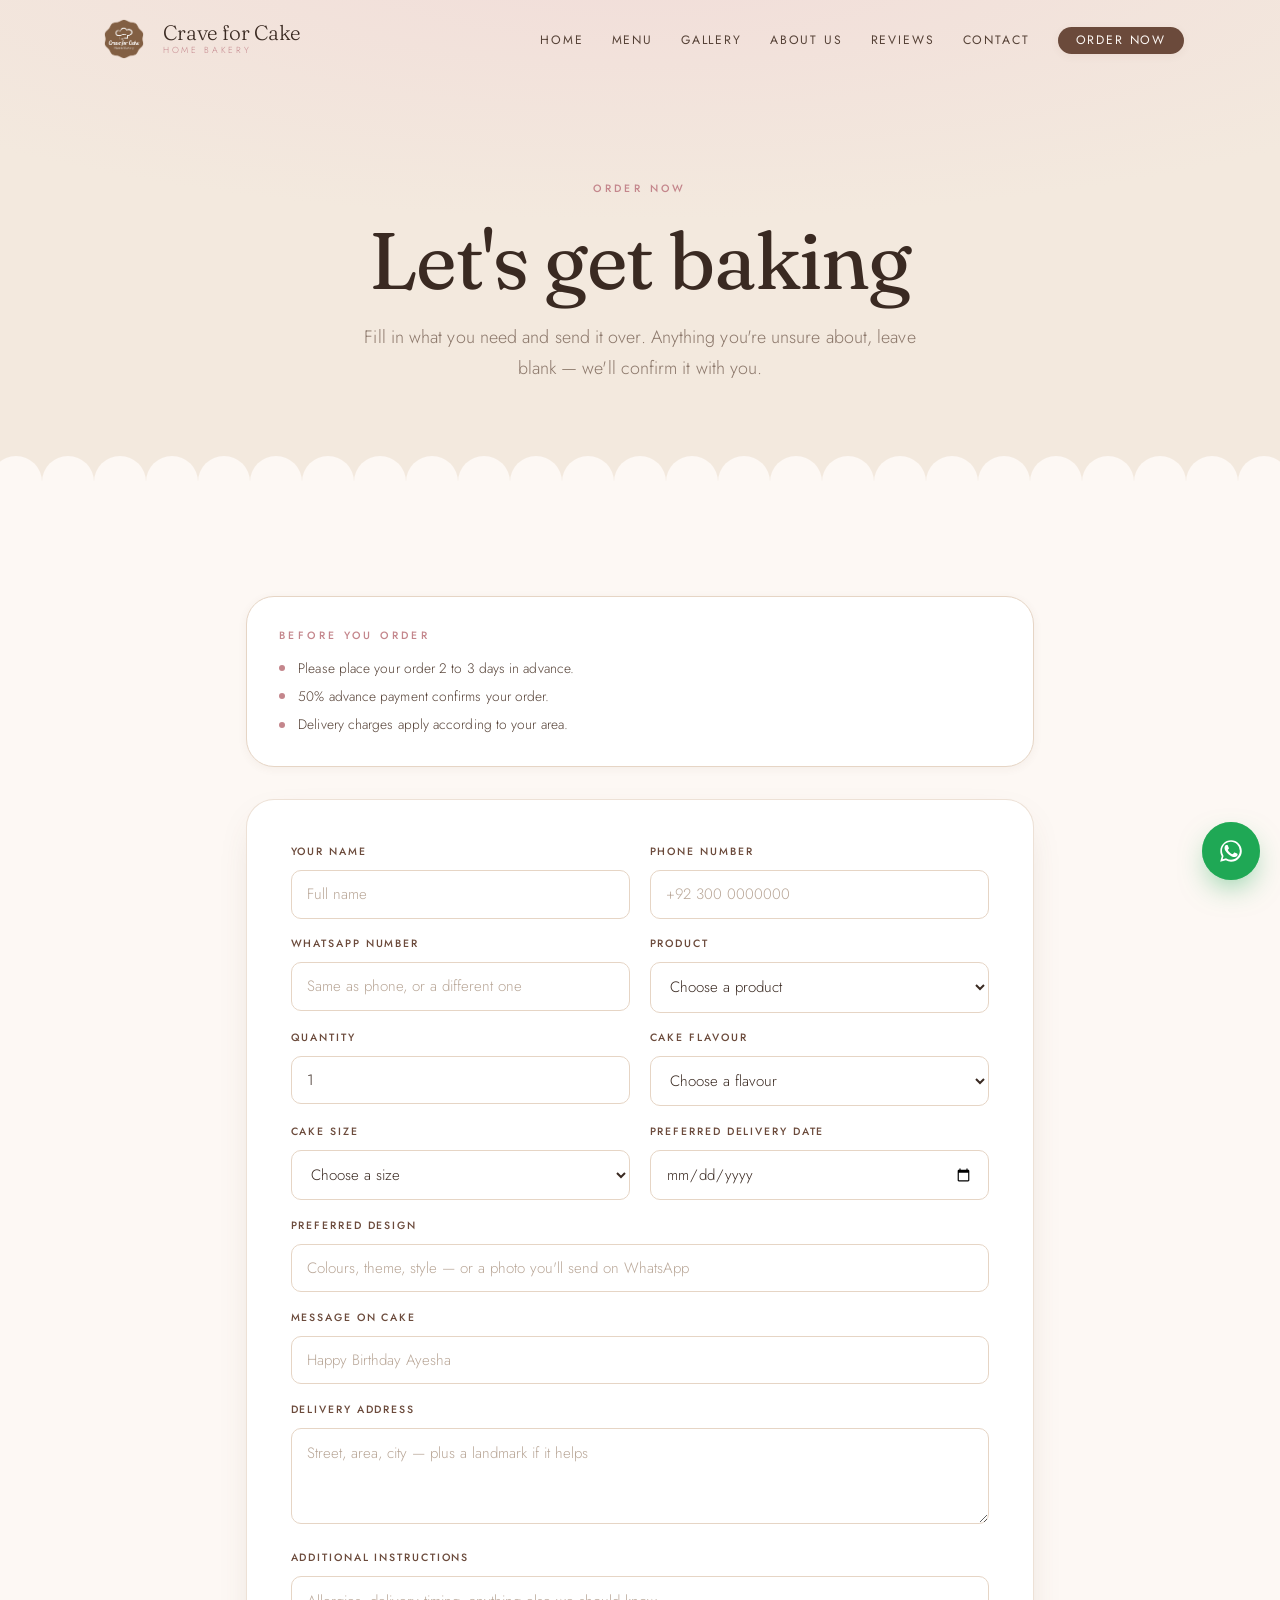
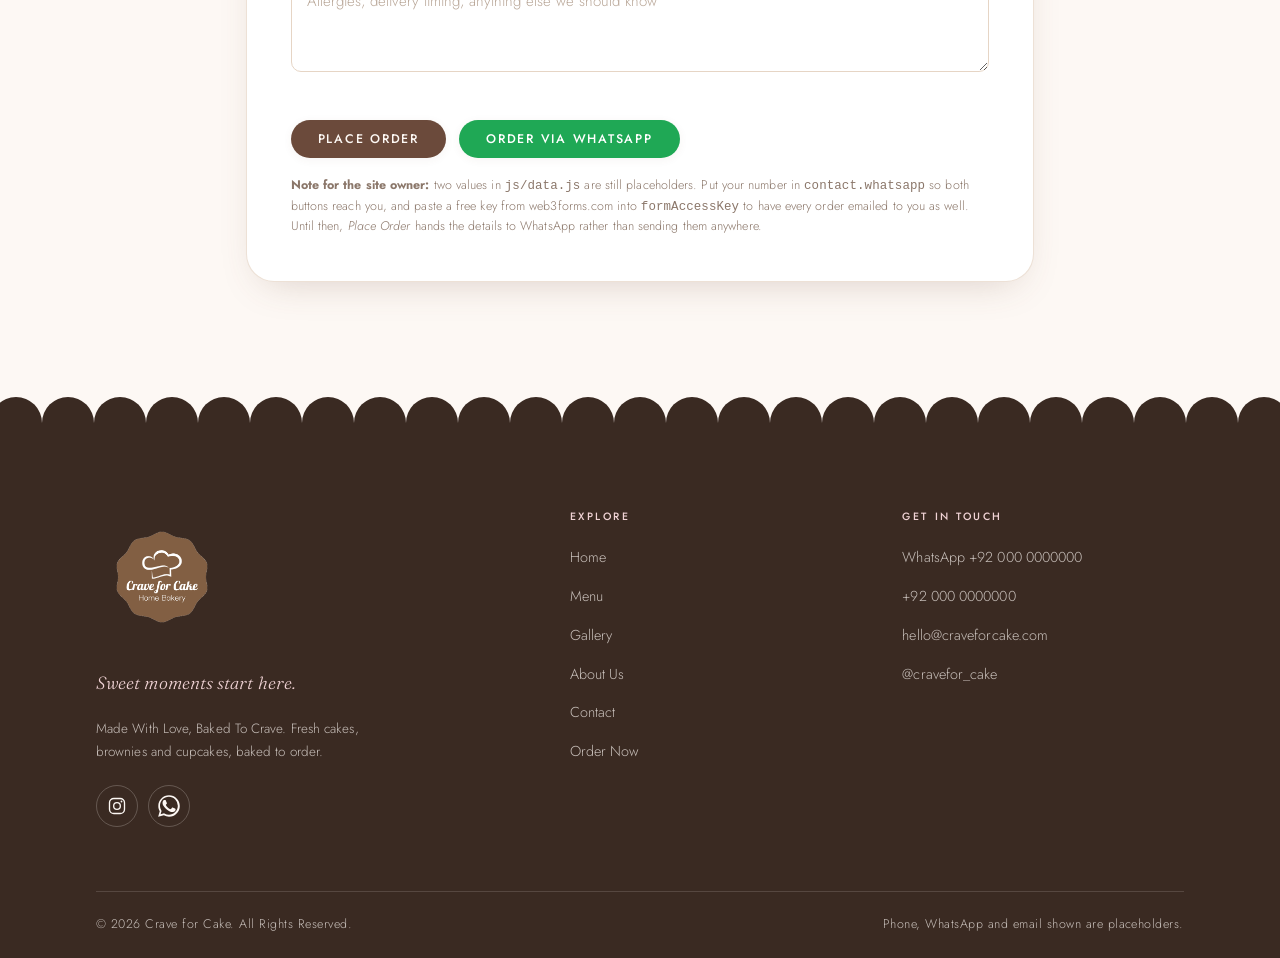
==== order.html @ 642f89c1 "Crave for Cake — bakery website A responsive static site for Crave for Cake (Home Bakery, Karachi): " ====
<!DOCTYPE html>
<html lang="en">
<head>
<meta charset="utf-8">
<meta name="viewport" content="width=device-width, initial-scale=1">
<title>Order Now — Crave for Cake</title>
<meta name="description" content="Place a cake order with Crave for Cake, or send your order straight to WhatsApp.">
<link rel="preconnect" href="https://fonts.googleapis.com">
<link rel="preconnect" href="https://fonts.gstatic.com" crossorigin>
<link href="https://fonts.googleapis.com/css2?family=Fraunces:ital,opsz,wght@0,9..144,300..700;1,9..144,300..700&family=Jost:ital,wght@0,200..600;1,300..500&display=swap" rel="stylesheet">
<link rel="icon" type="image/png" href="assets/images/favicon.png">
<link rel="apple-touch-icon" href="assets/images/logo-mark.png">
<link rel="stylesheet" href="css/style.css">
</head>
<body>

<div id="site-nav"></div>

<header class="pagehead">
  <div class="wrap">
    <span class="eyebrow">Order now</span>
    <h1>Let's get baking</h1>
    <p class="lede">Fill in what you need and send it over. Anything you're unsure about, leave blank — we'll confirm it with you.</p>
  </div>
  <div class="scallop scallop--cream pagehead__scallop" aria-hidden="true"></div>
</header>

<section class="section">
  <div class="wrap" style="max-width:900px">
    <div class="terms-card" id="orderTerms" data-reveal></div>
    <form class="formcard" id="orderForm" novalidate data-reveal>
      <div class="form-grid">

        <div class="field">
          <label for="f-name">Your name</label>
          <input id="f-name" type="text" autocomplete="name" placeholder="Full name" required>
        </div>

        <div class="field">
          <label for="f-phone">Phone number</label>
          <input id="f-phone" type="tel" autocomplete="tel" placeholder="+92 300 0000000">
        </div>

        <div class="field">
          <label for="f-wa">WhatsApp number</label>
          <input id="f-wa" type="tel" placeholder="Same as phone, or a different one">
        </div>

        <div class="field">
          <label for="f-product">Product</label>
          <select id="f-product" required></select>
        </div>

        <div class="field">
          <label for="f-qty">Quantity</label>
          <input id="f-qty" type="number" min="1" max="99" value="1">
        </div>

        <div class="field">
          <label for="f-flavor">Cake flavour</label>
          <select id="f-flavor"></select>
        </div>

        <div class="field">
          <label for="f-size">Cake size</label>
          <select id="f-size"></select>
        </div>

        <div class="field">
          <label for="f-date">Preferred delivery date</label>
          <input id="f-date" type="date">
        </div>

        <div class="field field--full">
          <label for="f-design">Preferred design</label>
          <input id="f-design" type="text" placeholder="Colours, theme, style — or a photo you'll send on WhatsApp">
        </div>

        <div class="field field--full">
          <label for="f-message">Message on cake</label>
          <input id="f-message" type="text" placeholder="Happy Birthday Ayesha">
        </div>

        <div class="field field--full">
          <label for="f-address">Delivery address</label>
          <textarea id="f-address" placeholder="Street, area, city — plus a landmark if it helps"></textarea>
        </div>

        <div class="field field--full">
          <label for="f-notes">Additional instructions</label>
          <textarea id="f-notes" placeholder="Allergies, delivery timing, anything else we should know"></textarea>
        </div>

      </div>

      <div class="form-actions">
        <button class="btn" type="submit" id="orderSubmit">Place Order</button>
        <button class="btn btn--wa" type="button" id="orderWa">Order via WhatsApp</button>
      </div>

      <div class="form-status" id="orderStatus" role="status" aria-live="polite"></div>

      <p class="form-note">
        <strong>Note for the site owner:</strong> two values in <code>js/data.js</code> are still
        placeholders. Put your number in <code>contact.whatsapp</code> so both buttons reach you,
        and paste a free key from <a href="https://web3forms.com" target="_blank" rel="noopener">web3forms.com</a>
        into <code>formAccessKey</code> to have every order emailed to you as well. Until then,
        <em>Place Order</em> hands the details to WhatsApp rather than sending them anywhere.
      </p>
    </form>
  </div>
</section>

<div id="site-footer"></div>

<script src="js/data.js"></script>
<script src="js/main.js"></script>
</body>
</html>
---- css/style.css ----
/* ============================================================================
   Crave for Cake — stylesheet
   Design tokens live in :root. Change a colour once and it changes everywhere.
   ========================================================================== */

:root{
  /* palette */
  --cream:      #FDF8F4;
  --porcelain:  #FFFFFF;
  --beige:      #F3E9DE;
  --sand:       #E6D5C5;
  --blush:      #F0D3D5;
  --blush-deep: #C4868C;
  --cocoa:      #6B4A3B;
  --espresso:   #3A2A22;
  --ink:        #554136;
  --muted:      #8B776A;

  /* type */
  --display: "Fraunces", "Lora", Georgia, "Times New Roman", serif;
  --body:    "Jost", "Poppins", "Helvetica Neue", Arial, sans-serif;

  /* shape */
  --r-sm: 10px;
  --r-md: 18px;
  --r-lg: 28px;
  --r-xl: 40px;

  --shadow-s: 0 2px 10px rgba(107,74,59,.06);
  --shadow-m: 0 14px 40px -18px rgba(107,74,59,.28);
  --shadow-l: 0 30px 70px -30px rgba(107,74,59,.38);

  --ease: cubic-bezier(.22,.61,.36,1);
  --nav-h: 78px;

  --wrap: 1200px;
  --gutter: clamp(20px, 5vw, 56px);
  --section-y: clamp(72px, 9vw, 132px);
}

/* ------------------------------------------------------------------ reset */
*,*::before,*::after{ box-sizing:border-box; }
html{ scroll-behavior:smooth; -webkit-text-size-adjust:100%; }
body{
  margin:0;
  background:var(--cream);
  color:var(--ink);
  font-family:var(--body);
  font-size:16.5px;
  font-weight:300;
  line-height:1.75;
  letter-spacing:.005em;
  overflow-x:hidden;
}
img{ max-width:100%; display:block; }
a{ color:inherit; text-decoration:none; }
button{ font:inherit; color:inherit; cursor:pointer; }
ul{ margin:0; padding:0; list-style:none; }

:focus-visible{
  outline:2px solid var(--blush-deep);
  outline-offset:3px;
  border-radius:4px;
}

/* ------------------------------------------------------------- typography */
h1,h2,h3,h4{
  font-family:var(--display);
  color:var(--espresso);
  font-weight:400;
  line-height:1.12;
  letter-spacing:-.015em;
  margin:0;
  font-variation-settings:"SOFT" 30, "WONK" 1, "opsz" 40;
}
h1{ font-size:clamp(2.6rem, 6.4vw, 5rem); }
h2{ font-size:clamp(2rem, 4.2vw, 3.2rem); }
h3{ font-size:clamp(1.25rem, 2vw, 1.6rem); }
p{ margin:0 0 1.1em; }
p:last-child{ margin-bottom:0; }

.eyebrow{
  font-size:.66rem;
  letter-spacing:.32em;
  text-transform:uppercase;
  font-weight:500;
  color:var(--blush-deep);
  display:block;
  margin-bottom:1.1rem;
}
.lede{
  font-size:clamp(1rem,1.5vw,1.12rem);
  color:var(--muted);
  max-width:56ch;
}

/* ---------------------------------------------------------------- layout */
.wrap{
  width:100%;
  max-width:var(--wrap);
  margin-inline:auto;
  padding-inline:var(--gutter);
}
.section{ padding-block:var(--section-y); position:relative; }
.section--tint{ background:var(--beige); }
.section--soft{ background:linear-gradient(180deg,var(--cream),#FBF1EA); }

.section-head{ margin-bottom:clamp(36px,5vw,60px); }
.section-head--center{ text-align:center; }
.section-head--center .lede{ margin-inline:auto; }
.section-head p{ margin-top:1rem; }

/* --------------------------------------------- SIGNATURE: piped scallops */
/* A repeating buttercream scallop, the way icing is piped along a cake edge.
   Used as the divider between sections and along the base of the hero.      */
.scallop{
  height:26px;
  width:100%;
  display:block;
  background-repeat:repeat-x;
  background-size:52px 26px;
  background-position:center top;
}
.scallop--cream{
  background-image:url("data:image/svg+xml,%3Csvg xmlns='http://www.w3.org/2000/svg' width='52' height='26' viewBox='0 0 52 26'%3E%3Cpath d='M0 26 A26 26 0 0 1 52 26 Z' fill='%23FDF8F4'/%3E%3C/svg%3E");
}
.scallop--beige{
  background-image:url("data:image/svg+xml,%3Csvg xmlns='http://www.w3.org/2000/svg' width='52' height='26' viewBox='0 0 52 26'%3E%3Cpath d='M0 26 A26 26 0 0 1 52 26 Z' fill='%23F3E9DE'/%3E%3C/svg%3E");
}
.scallop--espresso{
  background-image:url("data:image/svg+xml,%3Csvg xmlns='http://www.w3.org/2000/svg' width='52' height='26' viewBox='0 0 52 26'%3E%3Cpath d='M0 26 A26 26 0 0 1 52 26 Z' fill='%233A2A22'/%3E%3C/svg%3E");
}
.scallop--flip{ transform:rotate(180deg); }

/* small decorative rule */
.rule{
  width:64px; height:1px;
  background:var(--sand);
  margin:1.4rem 0;
}
.section-head--center .rule{ margin-inline:auto; }

/* --------------------------------------------------------------- buttons */
.btn{
  --btn-bg:var(--cocoa);
  --btn-fg:var(--cream);
  display:inline-flex;
  align-items:center;
  justify-content:center;
  gap:.6em;
  padding:.95em 2.1em;
  border:1px solid transparent;
  border-radius:999px;
  background:var(--btn-bg);
  color:var(--btn-fg);
  font-family:var(--body);
  font-size:.78rem;
  font-weight:500;
  letter-spacing:.14em;
  text-transform:uppercase;
  line-height:1;
  position:relative;
  overflow:hidden;
  transition:transform .45s var(--ease), box-shadow .45s var(--ease), background .3s, color .3s, border-color .3s;
  box-shadow:var(--shadow-s);
}
.btn::after{
  content:"";
  position:absolute; inset:0;
  background:linear-gradient(120deg,transparent 20%,rgba(255,255,255,.22),transparent 80%);
  transform:translateX(-110%);
  transition:transform .7s var(--ease);
}
.btn:hover{ transform:translateY(-3px); box-shadow:var(--shadow-m); }
.btn:hover::after{ transform:translateX(110%); }
.btn:active{ transform:translateY(-1px); }

.btn--ghost{
  --btn-bg:transparent;
  --btn-fg:var(--espresso);
  border-color:var(--sand);
}
.btn--ghost:hover{ background:var(--porcelain); border-color:var(--cocoa); }

.btn--blush{ --btn-bg:var(--blush-deep); --btn-fg:#fff; }
.btn--light{ --btn-bg:var(--porcelain); --btn-fg:var(--espresso); }
.btn--wa{ --btn-bg:#1FA855; --btn-fg:#fff; }
.btn--sm{ padding:.72em 1.4em; font-size:.68rem; }
.btn--block{ width:100%; }

/* text link with animated underline */
.link-u{
  position:relative;
  font-size:.74rem; letter-spacing:.18em; text-transform:uppercase; font-weight:500;
  color:var(--cocoa);
}
.link-u::after{
  content:""; position:absolute; left:0; bottom:-5px; height:1px; width:100%;
  background:var(--cocoa); transform:scaleX(0); transform-origin:right;
  transition:transform .45s var(--ease);
}
.link-u:hover::after{ transform:scaleX(1); transform-origin:left; }

/* ------------------------------------------------------------- top nav */
.nav{
  position:fixed;
  inset:0 0 auto 0;
  z-index:1000;
  height:var(--nav-h);
  display:flex;
  align-items:center;
  background:rgba(253,248,244,0);
  transition:background .45s var(--ease), box-shadow .45s var(--ease), height .45s var(--ease);
}
.nav.is-stuck{
  background:rgba(253,248,244,.92);
  backdrop-filter:blur(14px);
  -webkit-backdrop-filter:blur(14px);
  box-shadow:0 1px 0 rgba(107,74,59,.10);
  height:68px;
}
.nav__inner{
  width:100%; max-width:var(--wrap);
  margin-inline:auto; padding-inline:var(--gutter);
  display:flex; align-items:center; justify-content:space-between; gap:2rem;
}
.brand{ display:flex; align-items:center; gap:.7rem; }
.brand__mark{
  width:34px; height:34px; flex:none;
  color:var(--blush-deep);
  transition:transform .6s var(--ease);
}
.brand:hover .brand__mark{ transform:rotate(-8deg) scale(1.06); }

/* the full badge logo in the navbar (assets/images/logo.png) */
.brand__logo{
  width:56px; height:56px; flex:none;
  object-fit:contain;
  transition:transform .6s var(--ease), width .45s var(--ease), height .45s var(--ease);
}
.brand:hover .brand__logo{ transform:rotate(-7deg) scale(1.06); }
.is-stuck .brand__logo{ width:48px; height:48px; }

/* the brand name set beside the badge */
.brand__words{ display:flex; flex-direction:column; gap:.18rem; }
.brand__name{
  font-family:var(--display);
  font-size:1.3rem;
  letter-spacing:-.01em;
  color:var(--espresso);
  line-height:1;
  font-variation-settings:"SOFT" 40,"WONK" 1;
}
.brand__name em{ font-style:italic; color:var(--blush-deep); }
.brand__sub{
  font-family:var(--body);
  font-size:.55rem;
  letter-spacing:.3em;
  text-transform:uppercase;
  color:var(--blush-deep);
  line-height:1;
}

/* the full badge logo in the footer (assets/images/logo.png) */
.brand--footer{ display:inline-block; }
.brand__badge{
  width:132px; height:132px;
  object-fit:contain;
  transition:transform .6s var(--ease);
}
.brand--footer:hover .brand__badge{ transform:scale(1.04) rotate(-3deg); }

.nav__links{ display:flex; align-items:center; gap:clamp(1rem,2.2vw,2.1rem); }
.nav__links a{
  position:relative;
  font-size:.76rem;
  letter-spacing:.15em;
  text-transform:uppercase;
  font-weight:400;
  color:var(--ink);
  padding-block:.4rem;
  transition:color .3s;
}
.nav__links a::after{
  content:""; position:absolute; left:0; right:0; bottom:0; height:1px;
  background:var(--blush-deep);
  transform:scaleX(0); transform-origin:center;
  transition:transform .4s var(--ease);
}
.nav__links a:hover{ color:var(--espresso); }
.nav__links a:hover::after,
.nav__links a.is-active::after{ transform:scaleX(1); }
.nav__links a.is-active{ color:var(--espresso); }
.nav__links .btn{ color:var(--cream); }
.nav__links .btn::after{ display:none; }

.nav__toggle{
  display:none;
  width:44px; height:44px;
  border:1px solid var(--sand);
  border-radius:50%;
  background:rgba(255,255,255,.6);
  align-items:center; justify-content:center;
  flex-direction:column; gap:5px;
  transition:background .3s,border-color .3s;
}
.nav__toggle span{
  display:block; width:17px; height:1.5px; background:var(--espresso); border-radius:2px;
  transition:transform .4s var(--ease), opacity .25s;
}
.nav__toggle[aria-expanded="true"] span:nth-child(1){ transform:translateY(6.5px) rotate(45deg); }
.nav__toggle[aria-expanded="true"] span:nth-child(2){ opacity:0; }
.nav__toggle[aria-expanded="true"] span:nth-child(3){ transform:translateY(-6.5px) rotate(-45deg); }

/* mobile drawer */
.drawer{
  position:fixed; inset:0; z-index:999;
  background:var(--cream);
  padding:calc(var(--nav-h) + 24px) var(--gutter) 40px;
  display:flex; flex-direction:column; gap:.2rem;
  transform:translateY(-100%);
  transition:transform .55s var(--ease);
  overflow-y:auto;
}
.drawer.is-open{ transform:translateY(0); }
.drawer a{
  font-family:var(--display);
  font-size:1.75rem;
  color:var(--espresso);
  padding-block:.62rem;
  border-bottom:1px solid rgba(230,213,197,.7);
  opacity:0; transform:translateY(14px);
  transition:opacity .4s var(--ease), transform .4s var(--ease), color .3s;
}
.drawer.is-open a{ opacity:1; transform:none; }
.drawer a:hover{ color:var(--blush-deep); }
.drawer .btn{ margin-top:1.6rem; font-family:var(--body); font-size:.78rem; border-bottom:0; color:var(--cream); }
.drawer__foot{
  margin-top:auto; padding-top:2rem;
  font-size:.78rem; color:var(--muted); letter-spacing:.04em;
}

/* ---------------------------------------------------------------- hero */
.hero{
  position:relative;
  min-height:min(100svh, 860px);
  display:flex; align-items:center;
  padding-top:var(--nav-h);
  overflow:hidden;
  background:var(--beige);
}
.hero__media{ position:absolute; inset:0; }
.hero__media img{
  width:100%; height:100%; object-fit:cover;
  transform:scale(1.08);
  animation:heroZoom 14s var(--ease) forwards;
}
@keyframes heroZoom{ to{ transform:scale(1); } }
.hero__veil{
  position:absolute; inset:0;
  background:
    radial-gradient(75% 85% at 82% 42%, rgba(240,211,213,.42), transparent 62%),
    linear-gradient(100deg, rgba(253,248,244,.93) 0%, rgba(253,248,244,.78) 34%, rgba(253,248,244,.22) 62%, rgba(253,248,244,0) 100%);
}
.hero__inner{ position:relative; z-index:2; width:100%; }
.hero__copy{ max-width:640px; }
.hero h1{ margin-bottom:1.4rem; }
.hero h1 em{
  font-style:italic;
  color:var(--blush-deep);
  font-variation-settings:"SOFT" 80,"WONK" 1;
}
.hero__text{ font-size:clamp(1.02rem,1.6vw,1.18rem); color:var(--ink); max-width:44ch; margin-bottom:2.3rem; }
.hero__cta{ display:flex; flex-wrap:wrap; gap:.85rem; }
.hero__scallop{
  position:absolute; left:0; right:0; bottom:-1px; z-index:3;
  height:26px;
}

/* ------------------------------------------------- recently baked strip */
.strip-section{ padding-block:var(--section-y); overflow:hidden; }
.strip{
  overflow:hidden;
  -webkit-mask-image:linear-gradient(90deg,transparent,#000 7%,#000 93%,transparent);
          mask-image:linear-gradient(90deg,transparent,#000 7%,#000 93%,transparent);
}
.strip__track{
  display:flex;
  gap:clamp(14px,1.6vw,22px);
  width:max-content;
  animation:stripRun 64s linear infinite;
}
.strip:hover .strip__track{ animation-play-state:paused; }
.strip__item{
  flex:none;
  width:clamp(176px,21vw,262px);
  aspect-ratio:4/5;
  border-radius:var(--r-lg);
  overflow:hidden;
  box-shadow:var(--shadow-s);
  background:var(--beige);
  display:block;
  transition:box-shadow .5s var(--ease);
}
.strip__item:hover{ box-shadow:var(--shadow-m); }
.strip__item img{
  width:100%; height:100%; object-fit:cover;
  transition:transform .9s var(--ease);
}
.strip__item:hover img{ transform:scale(1.07); }
@keyframes stripRun{ to{ transform:translateX(-50%); } }

@media (prefers-reduced-motion:reduce){
  .strip__track{ animation:none; }
  .strip{ overflow-x:auto; -webkit-mask-image:none; mask-image:none; }
}
/* staged entrance */
.hero .stagger{ opacity:0; transform:translateY(22px); animation:riseIn .9s var(--ease) forwards; }
.hero .stagger:nth-child(1){ animation-delay:.12s; }
.hero .stagger:nth-child(2){ animation-delay:.26s; }
.hero .stagger:nth-child(3){ animation-delay:.40s; }
.hero .stagger:nth-child(4){ animation-delay:.54s; }
@keyframes riseIn{ to{ opacity:1; transform:none; } }

/* page banner (inner pages) */
.pagehead{
  position:relative;
  padding:calc(var(--nav-h) + clamp(56px,8vw,104px)) 0 clamp(56px,8vw,96px);
  background:var(--beige);
  text-align:center;
  overflow:hidden;
}
.pagehead::before{
  content:""; position:absolute; inset:0;
  background:radial-gradient(120% 90% at 50% -10%, rgba(240,211,213,.55), transparent 62%);
}
.pagehead .wrap{ position:relative; z-index:2; }
.pagehead .lede{ margin-inline:auto; margin-top:1rem; }
.pagehead__scallop{ position:absolute; left:0; right:0; bottom:-1px; z-index:3; }

/* --------------------------------------------------------- product cards */
.grid{ display:grid; gap:clamp(20px,2.4vw,30px); }
.grid--3{ grid-template-columns:repeat(auto-fill,minmax(290px,1fr)); }
.grid--4{ grid-template-columns:repeat(auto-fill,minmax(240px,1fr)); }

.card{
  background:var(--porcelain);
  border-radius:var(--r-lg);
  overflow:hidden;
  display:flex; flex-direction:column;
  box-shadow:var(--shadow-s);
  border:1px solid rgba(230,213,197,.6);
  transition:transform .5s var(--ease), box-shadow .5s var(--ease);
}
.card:hover{ transform:translateY(-7px); box-shadow:var(--shadow-m); }

.card__media{
  position:relative;
  aspect-ratio:1/1;         /* product images are square — keep them square */
  overflow:hidden;
  background:var(--beige);
}
.card__media img{
  width:100%; height:100%; object-fit:cover;
  transition:transform .9s var(--ease);
}
.card:hover .card__media img{ transform:scale(1.07); }
.card__media::after{
  content:""; position:absolute; inset:0;
  background:linear-gradient(180deg,transparent 55%,rgba(58,42,34,.22));
  opacity:0; transition:opacity .5s var(--ease);
}
.card:hover .card__media::after{ opacity:1; }

.card__tag{
  position:absolute; top:14px; left:14px; z-index:2;
  background:rgba(253,248,244,.94);
  color:var(--cocoa);
  font-size:.6rem; letter-spacing:.18em; text-transform:uppercase; font-weight:500;
  padding:.5em 1em; border-radius:999px;
  box-shadow:var(--shadow-s);
}
.card__peek{
  position:absolute; z-index:2; left:50%; bottom:16px;
  transform:translate(-50%,14px);
  opacity:0;
  transition:opacity .4s var(--ease), transform .4s var(--ease);
  background:rgba(253,248,244,.96);
  color:var(--espresso);
  border:0;
  font-size:.64rem; letter-spacing:.16em; text-transform:uppercase; font-weight:500;
  padding:.75em 1.4em; border-radius:999px;
  white-space:nowrap;
  box-shadow:var(--shadow-m);
}
.card:hover .card__peek,
.card:focus-within .card__peek{ opacity:1; transform:translate(-50%,0); }

.card__body{ padding:22px 22px 24px; display:flex; flex-direction:column; flex:1; }
.card__title{ font-size:1.22rem; margin-bottom:.45rem; }
.card__text{ font-size:.88rem; color:var(--muted); line-height:1.62; margin-bottom:1.1rem; }
.card__foot{
  margin-top:auto;
  display:flex; align-items:center; justify-content:space-between; gap:1rem;
  padding-top:14px;
  border-top:1px solid rgba(230,213,197,.75);
}
.price{
  font-family:var(--display);
  font-size:1.12rem;
  color:var(--espresso);
  white-space:nowrap;
}
.price small{
  display:block;
  font-family:var(--body);
  font-size:.58rem; letter-spacing:.16em; text-transform:uppercase;
  color:var(--blush-deep); font-weight:500;
}
.price__ask{ font-size:.95em; font-style:italic; color:var(--blush-deep); }

/* ordering rules — contact page info block and above the order form */
.terms{ margin:.4rem 0 0; padding:0; list-style:none; }
.terms li{
  position:relative;
  padding-left:1.2rem;
  font-size:.86rem;
  line-height:1.65;
  color:var(--ink);
}
.terms li + li{ margin-top:.35rem; }
.terms li::before{
  content:"";
  position:absolute; left:0; top:.62em;
  width:6px; height:6px; border-radius:50%;
  background:var(--blush-deep);
}
.terms-card{
  background:var(--porcelain);
  border:1px solid var(--sand);
  border-radius:var(--r-lg);
  padding:clamp(22px,2.6vw,30px) clamp(22px,2.6vw,32px);
  margin-bottom:clamp(22px,2.6vw,32px);
  box-shadow:var(--shadow-s);
}
.terms-card .eyebrow{ margin-bottom:.7rem; }

/* the note printed on the menu card: 1 pound prices, custom charges differ */
.menu-note{
  display:flex; align-items:center; justify-content:center; gap:.6rem;
  max-width:640px;
  margin:0 auto clamp(26px,3vw,38px);
  padding:.85rem 1.4rem;
  background:var(--porcelain);
  border:1px solid var(--sand);
  border-radius:999px;
  font-size:.8rem;
  letter-spacing:.02em;
  color:var(--ink);
  text-align:center;
  box-shadow:var(--shadow-s);
}
.menu-note span{ color:var(--blush-deep); font-size:.75rem; }
@media (max-width:560px){
  .menu-note{ border-radius:var(--r-md); padding:.8rem 1rem; font-size:.76rem; }
}

/* ------------------------------------------------------------- features */
.feature{
  text-align:center;
  padding:clamp(28px,3vw,40px) 24px;
  background:var(--porcelain);
  border-radius:var(--r-lg);
  border:1px solid rgba(230,213,197,.6);
  transition:transform .5s var(--ease), box-shadow .5s var(--ease), background .5s;
}
.feature:hover{ transform:translateY(-6px); box-shadow:var(--shadow-m); }
.feature__icon{
  width:62px; height:62px; margin:0 auto 1.2rem;
  display:grid; place-items:center;
  font-size:1.5rem;
  border-radius:50%;
  background:linear-gradient(150deg,var(--blush),var(--beige));
  transition:transform .6s var(--ease);
}
.feature:hover .feature__icon{ transform:rotate(-6deg) scale(1.07); }
.feature h3{ font-size:1.16rem; margin-bottom:.5rem; }
.feature p{ font-size:.87rem; color:var(--muted); line-height:1.65; }

/* ------------------------------------------------------------ occasions */
.occasions{
  display:grid;
  gap:clamp(14px,1.6vw,20px);
  grid-template-columns:repeat(auto-fit,minmax(190px,1fr));
}
.occ{
  position:relative;
  aspect-ratio:4/5;                 /* occasion images are 4:5 */
  border-radius:var(--r-lg);
  overflow:hidden;
  display:flex; align-items:flex-end;
  box-shadow:var(--shadow-s);
  transition:transform .55s var(--ease), box-shadow .55s var(--ease);
}
.occ:hover{ transform:translateY(-8px); box-shadow:var(--shadow-l); }
.occ img{
  position:absolute; inset:0; width:100%; height:100%; object-fit:cover;
  transition:transform 1s var(--ease);
}
.occ:hover img{ transform:scale(1.08); }
.occ__grad{
  position:absolute; inset:0;
  background:linear-gradient(180deg,rgba(58,42,34,0) 38%,rgba(58,42,34,.72));
}
.occ__body{ position:relative; z-index:2; padding:22px; color:#fff; }
.occ__body h3{ color:#fff; font-size:1.2rem; }
.occ__body p{
  font-size:.8rem; color:rgba(255,255,255,.86); margin-top:.35rem;
  max-height:0; opacity:0; overflow:hidden;
  transition:max-height .5s var(--ease), opacity .4s var(--ease);
}
.occ:hover .occ__body p,
.occ:focus-within .occ__body p{ max-height:80px; opacity:1; }

/* -------------------------------------------------------------- reviews */
.notice{
  display:flex; align-items:flex-start; gap:.75rem;
  max-width:640px; margin:0 auto clamp(30px,4vw,46px);
  padding:14px 20px;
  background:rgba(240,211,213,.34);
  border:1px dashed var(--blush-deep);
  border-radius:var(--r-md);
  font-size:.8rem; line-height:1.6; color:var(--cocoa);
  text-align:left;
}
.notice strong{ font-weight:500; }

.reviews{
  display:grid; gap:clamp(18px,2vw,26px);
  grid-template-columns:repeat(auto-fit,minmax(270px,1fr));
}
.review{
  position:relative;
  background:var(--porcelain);
  border:1px solid rgba(230,213,197,.7);
  border-radius:var(--r-lg);
  padding:34px 26px 26px;
  transition:transform .5s var(--ease), box-shadow .5s var(--ease);
}
.review:hover{ transform:translateY(-6px); box-shadow:var(--shadow-m); }
.review::before{
  content:"”";
  position:absolute; top:2px; left:22px;
  font-family:var(--display); font-size:4.2rem; line-height:1;
  color:var(--blush); pointer-events:none;
}
.review__stars{ color:var(--blush-deep); letter-spacing:.16em; font-size:.82rem; margin-bottom:.9rem; }
.review__text{ font-size:.92rem; line-height:1.72; color:var(--ink); margin-bottom:1.3rem; }
.review__who{ display:flex; align-items:center; gap:.75rem; padding-top:14px; border-top:1px solid rgba(230,213,197,.8); }
.review__avatar{
  width:40px; height:40px; flex:none; border-radius:50%;
  background:linear-gradient(150deg,var(--blush),var(--sand));
  display:grid; place-items:center;
  font-family:var(--display); color:var(--cocoa); font-size:1rem;
}
.review__name{ font-weight:400; color:var(--espresso); font-size:.94rem; line-height:1.3; }
.review__meta{ font-size:.68rem; letter-spacing:.12em; text-transform:uppercase; color:var(--blush-deep); }
.review.is-sample{ border-style:dashed; }

/* ------------------------------------------------------------ instagram */
.ig-grid{
  display:grid;
  grid-template-columns:repeat(auto-fit,minmax(150px,1fr));
  gap:clamp(10px,1.2vw,16px);
}
.ig{
  position:relative; aspect-ratio:1/1; overflow:hidden; border-radius:var(--r-md);
  background:var(--beige);
}
.ig img{ width:100%; height:100%; object-fit:cover; transition:transform .8s var(--ease), filter .6s; }
.ig::after{
  content:""; position:absolute; inset:0;
  background:rgba(58,42,34,.30);
  opacity:0; transition:opacity .45s var(--ease);
}
.ig__icon{
  position:absolute; inset:0; z-index:2; display:grid; place-items:center;
  color:#fff; opacity:0; transform:scale(.8);
  transition:opacity .45s var(--ease), transform .45s var(--ease);
}
.ig:hover img{ transform:scale(1.1); }
.ig:hover::after{ opacity:1; }
.ig:hover .ig__icon{ opacity:1; transform:scale(1); }

/* ---------------------------------------------------------- menu filters */
.filters{
  display:flex; flex-wrap:wrap; justify-content:center; gap:.6rem;
  margin-bottom:clamp(34px,4vw,52px);
}
.filter{
  border:1px solid var(--sand);
  background:transparent;
  border-radius:999px;
  padding:.7em 1.5em;
  font-size:.72rem; letter-spacing:.14em; text-transform:uppercase; font-weight:400;
  color:var(--ink);
  transition:background .35s var(--ease), color .35s, border-color .35s, transform .35s var(--ease);
}
.filter:hover{ transform:translateY(-2px); border-color:var(--cocoa); }
.filter.is-active{ background:var(--cocoa); border-color:var(--cocoa); color:var(--cream); }

/* fade-in for filtered items */
.filtering .card,
.filtering .masonry__item{ animation:fadeUp .5s var(--ease) both; }
@keyframes fadeUp{ from{ opacity:0; transform:translateY(16px);} to{ opacity:1; transform:none;} }

/* ------------------------------------------------------------- masonry */
.masonry{ columns:3; column-gap:clamp(14px,1.6vw,20px); }
.masonry__item{
  break-inside:avoid;
  margin-bottom:clamp(14px,1.6vw,20px);
  position:relative;
  border-radius:var(--r-lg);
  overflow:hidden;
  cursor:zoom-in;
  box-shadow:var(--shadow-s);
  transition:transform .5s var(--ease), box-shadow .5s var(--ease);
  background:var(--beige);
  display:block; width:100%; padding:0; border:0;
}
.masonry__item:hover{ transform:translateY(-6px); box-shadow:var(--shadow-l); }
.masonry__item img{ width:100%; transition:transform .9s var(--ease); }
.masonry__item:hover img{ transform:scale(1.06); }
.masonry__item::after{
  content:""; position:absolute; inset:0;
  background:linear-gradient(180deg,rgba(58,42,34,0) 50%,rgba(58,42,34,.5));
  opacity:0; transition:opacity .45s var(--ease);
}
.masonry__item:hover::after{ opacity:1; }
.masonry__zoom{
  position:absolute; z-index:2; left:50%; top:50%;
  transform:translate(-50%,-50%) scale(.7);
  width:52px; height:52px; border-radius:50%;
  background:rgba(253,248,244,.94);
  display:grid; place-items:center; color:var(--cocoa);
  opacity:0; transition:opacity .45s var(--ease), transform .45s var(--ease);
}
.masonry__item:hover .masonry__zoom{ opacity:1; transform:translate(-50%,-50%) scale(1); }

/* -------------------------------------------------------------- lightbox */
.lightbox{
  position:fixed; inset:0; z-index:1200;
  background:rgba(46,32,26,.92);
  backdrop-filter:blur(6px);
  display:grid; place-items:center;
  padding:5vh 5vw;
  opacity:0; visibility:hidden;
  transition:opacity .4s var(--ease), visibility .4s;
}
.lightbox.is-open{ opacity:1; visibility:visible; }
.lightbox img{
  max-width:100%; max-height:82vh;
  border-radius:var(--r-md);
  box-shadow:0 40px 90px rgba(0,0,0,.45);
  transform:scale(.94); transition:transform .45s var(--ease);
}
.lightbox.is-open img{ transform:scale(1); }
.lightbox__close,
.lightbox__nav{
  position:absolute;
  width:48px; height:48px; border-radius:50%;
  border:1px solid rgba(255,255,255,.28);
  background:rgba(255,255,255,.08);
  color:#fff; display:grid; place-items:center;
  transition:background .3s, transform .3s var(--ease);
}
.lightbox__close:hover,
.lightbox__nav:hover{ background:rgba(255,255,255,.2); transform:scale(1.08); }
.lightbox__close{ top:22px; right:22px; }
.lightbox__nav--prev{ left:18px; top:50%; margin-top:-24px; }
.lightbox__nav--next{ right:18px; top:50%; margin-top:-24px; }
.lightbox__count{
  position:absolute; bottom:24px; left:50%; transform:translateX(-50%);
  color:rgba(255,255,255,.75); font-size:.72rem; letter-spacing:.2em;
}

/* ------------------------------------------------------- product modal */
.modal{
  position:fixed; inset:0; z-index:1100;
  display:grid; place-items:center;
  padding:clamp(12px,3vw,40px);
  opacity:0; visibility:hidden;
  transition:opacity .4s var(--ease), visibility .4s;
}
.modal.is-open{ opacity:1; visibility:visible; }
.modal__scrim{ position:absolute; inset:0; background:rgba(46,32,26,.55); backdrop-filter:blur(5px); }
.modal__panel{
  position:relative; z-index:2;
  width:min(980px,100%);
  max-height:min(90svh,900px);
  overflow-y:auto;
  background:var(--cream);
  border-radius:var(--r-lg);
  box-shadow:0 40px 100px -30px rgba(46,32,26,.6);
  transform:translateY(26px) scale(.98);
  transition:transform .5s var(--ease);
}
.modal.is-open .modal__panel{ transform:none; }
.modal__close{
  position:absolute; top:14px; right:14px; z-index:4;
  width:42px; height:42px; border-radius:50%;
  border:1px solid rgba(230,213,197,.9);
  background:rgba(253,248,244,.94);
  display:grid; place-items:center; color:var(--espresso);
  transition:background .3s, transform .3s var(--ease);
}
.modal__close:hover{ background:var(--blush); transform:rotate(90deg); }

.pd{ display:grid; grid-template-columns:1fr 1fr; }
.pd__media{ position:relative; background:var(--beige); }
.pd__media img{ width:100%; height:auto; aspect-ratio:1/1; object-fit:cover; position:sticky; top:0; }
.pd__body{ padding:clamp(26px,3vw,42px); }
.pd__body h2{ font-size:clamp(1.6rem,2.6vw,2.2rem); margin-bottom:.6rem; }
.pd__price{ font-family:var(--display); font-size:1.5rem; color:var(--espresso); margin-bottom:1rem; }
.pd__desc{ font-size:.92rem; color:var(--muted); line-height:1.72; margin-bottom:1.6rem; }

.field{ margin-bottom:1.05rem; }
.field label,
.field > span.label{
  display:block;
  font-size:.66rem; letter-spacing:.18em; text-transform:uppercase; font-weight:500;
  color:var(--cocoa); margin-bottom:.5rem;
}
.field input,
.field select,
.field textarea{
  width:100%;
  font-family:var(--body); font-size:.94rem; font-weight:300;
  color:var(--espresso);
  background:var(--porcelain);
  border:1px solid var(--sand);
  border-radius:var(--r-sm);
  padding:.82em 1em;
  transition:border-color .3s, box-shadow .3s, background .3s;
}
.field textarea{ min-height:96px; resize:vertical; line-height:1.6; }
.field input:focus,
.field select:focus,
.field textarea:focus{
  outline:none;
  border-color:var(--blush-deep);
  box-shadow:0 0 0 4px rgba(196,134,140,.14);
}
.field input::placeholder,
.field textarea::placeholder{ color:#B9A798; }
.field--half{ display:grid; grid-template-columns:1fr 1fr; gap:1rem; }

/* chip choices */
.chips{ display:flex; flex-wrap:wrap; gap:.5rem; }
.chip{
  border:1px solid var(--sand); background:var(--porcelain);
  border-radius:999px; padding:.55em 1.1em;
  font-size:.76rem; color:var(--ink);
  transition:background .3s, border-color .3s, color .3s, transform .3s var(--ease);
}
.chip:hover{ transform:translateY(-2px); border-color:var(--cocoa); }
.chip.is-active{ background:var(--blush); border-color:var(--blush-deep); color:var(--espresso); }

/* quantity stepper */
.qty{ display:inline-flex; align-items:center; border:1px solid var(--sand); border-radius:999px; background:var(--porcelain); overflow:hidden; }
.qty button{
  width:42px; height:42px; border:0; background:transparent; color:var(--cocoa); font-size:1.1rem;
  transition:background .3s;
}
.qty button:hover{ background:var(--blush); }
.qty input{
  width:52px; text-align:center; border:0; background:transparent;
  font-family:var(--body); font-size:.98rem; color:var(--espresso);
  -moz-appearance:textfield;
}
.qty input::-webkit-outer-spin-button,
.qty input::-webkit-inner-spin-button{ -webkit-appearance:none; margin:0; }

.pd__actions{ display:flex; flex-wrap:wrap; gap:.7rem; margin-top:1.4rem; }

/* -------------------------------------------------------------- forms */
.formcard{
  background:var(--porcelain);
  border:1px solid rgba(230,213,197,.7);
  border-radius:var(--r-lg);
  padding:clamp(26px,3.4vw,50px);
  box-shadow:var(--shadow-m);
}
.form-grid{ display:grid; grid-template-columns:1fr 1fr; gap:0 1.2rem; }
.form-grid .field--full{ grid-column:1/-1; }
.form-actions{ display:flex; flex-wrap:wrap; gap:.8rem; margin-top:1.4rem; }
.form-note{ font-size:.78rem; color:var(--muted); margin-top:1.1rem; line-height:1.6; }

.form-status{
  margin-top:1.2rem; padding:14px 18px;
  border-radius:var(--r-md);
  font-size:.86rem;
  display:none;
}
.form-status.is-visible{ display:block; animation:fadeUp .4s var(--ease) both; }
.form-status--ok{ background:rgba(31,168,85,.10); border:1px solid rgba(31,168,85,.4); color:#1a6b3a; }
.form-status--err{ background:rgba(196,134,140,.14); border:1px solid var(--blush-deep); color:var(--cocoa); }

/* --------------------------------------------------------- contact page */
.contact-grid{ display:grid; grid-template-columns:1fr 1.15fr; gap:clamp(26px,3.4vw,54px); align-items:start; }
.info-list{ display:grid; gap:1rem; }
.info{
  display:flex; gap:1rem; align-items:flex-start;
  background:var(--porcelain);
  border:1px solid rgba(230,213,197,.7);
  border-radius:var(--r-md);
  padding:18px 20px;
  transition:transform .45s var(--ease), box-shadow .45s var(--ease);
}
.info:hover{ transform:translateX(4px); box-shadow:var(--shadow-s); }
.info__icon{
  width:42px; height:42px; flex:none; border-radius:50%;
  background:linear-gradient(150deg,var(--blush),var(--beige));
  display:grid; place-items:center; color:var(--cocoa);
}
.info__label{ display:block; font-size:.64rem; letter-spacing:.2em; text-transform:uppercase; color:var(--blush-deep); font-weight:500; }
.info__value{ display:block; color:var(--espresso); font-size:.98rem; line-height:1.5; }
.info__value a:hover{ color:var(--blush-deep); }

.hours{ display:grid; gap:.55rem; }
.hours li{
  display:flex; justify-content:space-between; gap:1rem;
  padding-bottom:.55rem; border-bottom:1px solid rgba(230,213,197,.8);
  font-size:.9rem;
}
.hours li:last-child{ border-bottom:0; padding-bottom:0; }
.hours span:last-child{ color:var(--muted); }

.pills{ display:flex; flex-wrap:wrap; gap:.5rem; }
.pill{
  background:var(--beige); border:1px solid rgba(230,213,197,.9);
  border-radius:999px; padding:.5em 1.1em; font-size:.82rem; color:var(--cocoa);
}

/* ----------------------------------------------------------- about page */
.about-split{ display:grid; grid-template-columns:.85fr 1fr; gap:clamp(30px,4.5vw,72px); align-items:center; }
.about-figure{ position:relative; }
.about-figure img{
  width:100%; aspect-ratio:4/5; object-fit:cover;   /* about image is 4:5 */
  border-radius:var(--r-xl);
  box-shadow:var(--shadow-l);
}
.about-figure::before{
  content:""; position:absolute; inset:18px -18px -18px 18px;
  border:1px solid var(--sand); border-radius:var(--r-xl); z-index:-1;
}
.about-points{ display:grid; gap:1.1rem; margin-top:2rem; }
.about-point{ display:flex; gap:1rem; align-items:flex-start; }
.about-point__dot{
  width:9px; height:9px; border-radius:50%; flex:none; margin-top:.62rem;
  background:var(--blush-deep);
}
.about-point h4{ font-family:var(--display); font-size:1.08rem; color:var(--espresso); margin-bottom:.15rem; }
.about-point p{ font-size:.88rem; color:var(--muted); }

/* ---------------------------------------------------------------- CTA band */
.cta-band{
  background:var(--espresso);
  color:var(--cream);
  text-align:center;
  padding-block:clamp(64px,8vw,110px);
  position:relative;
}
.cta-band h2{ color:var(--cream); }
.cta-band h2 em{ font-style:italic; color:var(--blush); }
.cta-band p{ color:rgba(253,248,244,.72); max-width:52ch; margin:1.1rem auto 2rem; }
.cta-band .eyebrow{ color:var(--blush); }
.cta-band__actions{ display:flex; flex-wrap:wrap; gap:.8rem; justify-content:center; }

/* -------------------------------------------------------------- footer */
.footer{ background:var(--espresso); color:rgba(253,248,244,.72); padding-top:clamp(56px,7vw,88px); }
.footer__grid{
  display:grid; grid-template-columns:1.5fr 1fr 1fr;
  gap:clamp(28px,4vw,64px);
  padding-bottom:clamp(40px,5vw,64px);
}
.footer .brand__name{ color:var(--cream); font-size:1.5rem; }
.footer .brand__mark{ color:var(--blush); }
.footer__tag{ font-family:var(--display); font-style:italic; font-size:1.1rem; color:var(--blush); margin-top:1rem; }
.footer__note{ font-size:.84rem; margin-top:1rem; max-width:34ch; line-height:1.7; }
.footer h4{
  font-family:var(--body); font-size:.66rem; letter-spacing:.24em; text-transform:uppercase;
  color:var(--blush); margin-bottom:1.2rem; font-weight:500;
}
.footer__links{ display:grid; gap:.62rem; }
.footer__links a{ font-size:.9rem; transition:color .3s, padding-left .3s var(--ease); }
.footer__links a:hover{ color:var(--cream); padding-left:6px; }
.socials{ display:flex; gap:.6rem; margin-top:1.3rem; }
.social{
  width:42px; height:42px; border-radius:50%;
  border:1px solid rgba(253,248,244,.22);
  display:grid; place-items:center; color:var(--cream);
  transition:background .35s, border-color .35s, transform .35s var(--ease);
}
.social:hover{ background:var(--blush); color:var(--espresso); border-color:var(--blush); transform:translateY(-3px); }
.footer__bar{
  border-top:1px solid rgba(253,248,244,.14);
  padding-block:22px;
  display:flex; flex-wrap:wrap; gap:.6rem; justify-content:space-between;
  font-size:.78rem; letter-spacing:.04em;
}

/* ------------------------------------------------- floating whatsapp btn */
.wa-float{
  position:fixed; right:20px; bottom:20px; z-index:900;
  width:58px; height:58px; border-radius:50%;
  background:#1FA855; color:#fff;
  display:grid; place-items:center;
  box-shadow:0 12px 30px -8px rgba(31,168,85,.6);
  transition:transform .45s var(--ease), box-shadow .45s var(--ease);
}
.wa-float::before{
  content:""; position:absolute; inset:0; border-radius:50%;
  border:2px solid rgba(31,168,85,.45);
  animation:waPulse 2.8s var(--ease) infinite;
}
@keyframes waPulse{
  0%{ transform:scale(1); opacity:.8; }
  70%{ transform:scale(1.55); opacity:0; }
  100%{ transform:scale(1.55); opacity:0; }
}
.wa-float:hover{ transform:scale(1.08); box-shadow:0 16px 36px -8px rgba(31,168,85,.75); }
.wa-float__label{
  position:absolute; right:70px; white-space:nowrap;
  background:var(--espresso); color:var(--cream);
  font-size:.72rem; letter-spacing:.1em; padding:.6em 1em; border-radius:999px;
  opacity:0; transform:translateX(8px); pointer-events:none;
  transition:opacity .35s var(--ease), transform .35s var(--ease);
}
.wa-float:hover .wa-float__label{ opacity:1; transform:none; }

/* ------------------------------------------------------ scroll reveal */
[data-reveal]{
  opacity:0;
  transform:translateY(26px);
  transition:opacity .8s var(--ease), transform .8s var(--ease);
  transition-delay:var(--d,0ms);
}
[data-reveal].is-in{ opacity:1; transform:none; }

/* ------------------------------------------------------------ responsive */
@media (max-width:1024px){
  .masonry{ columns:2; }
  .contact-grid{ grid-template-columns:1fr; }
  .about-split{ grid-template-columns:1fr; }
  .about-figure{ max-width:440px; }
  .footer__grid{ grid-template-columns:1fr 1fr; }
}
@media (max-width:860px){
  .nav__links{ display:none; }
  .nav__toggle{ display:flex; }
  .pd{ grid-template-columns:1fr; }
  .pd__media img{ aspect-ratio:4/3; position:static; }
  .form-grid{ grid-template-columns:1fr; }
  .hero{ min-height:auto; padding-block:calc(var(--nav-h) + 70px) 110px; }
  .hero__veil{ background:linear-gradient(180deg,rgba(253,248,244,.90),rgba(253,248,244,.80) 60%,rgba(253,248,244,.92)); }
  /* the hero photo has the cake right of centre — keep it in frame when the
     narrow screen crops the sides away */
  #heroImage{ object-position:66% center; }
}
@media (max-width:640px){
  body{ font-size:16px; }
  .masonry{ columns:1; }
  .footer__grid{ grid-template-columns:1fr; }
  .field--half{ grid-template-columns:1fr; }
  .hero__cta .btn{ flex:1 1 100%; }
  .wa-float{ right:16px; bottom:16px; width:54px; height:54px; }
  .lightbox__nav{ width:42px; height:42px; }
}

/* -------------------------------------------------- motion preferences */
@media (prefers-reduced-motion:reduce){
  *,*::before,*::after{
    animation-duration:.001ms !important;
    animation-iteration-count:1 !important;
    transition-duration:.001ms !important;
    scroll-behavior:auto !important;
  }
  [data-reveal]{ opacity:1; transform:none; }
}

/* --------------------------------------------------------------- misc */
.no-scroll{ overflow:hidden; }
.sr-only{
  position:absolute; width:1px; height:1px; padding:0; margin:-1px;
  overflow:hidden; clip:rect(0 0 0 0); white-space:nowrap; border:0;
}
.empty-state{
  text-align:center; padding:60px 20px; color:var(--muted); font-size:.95rem;
}
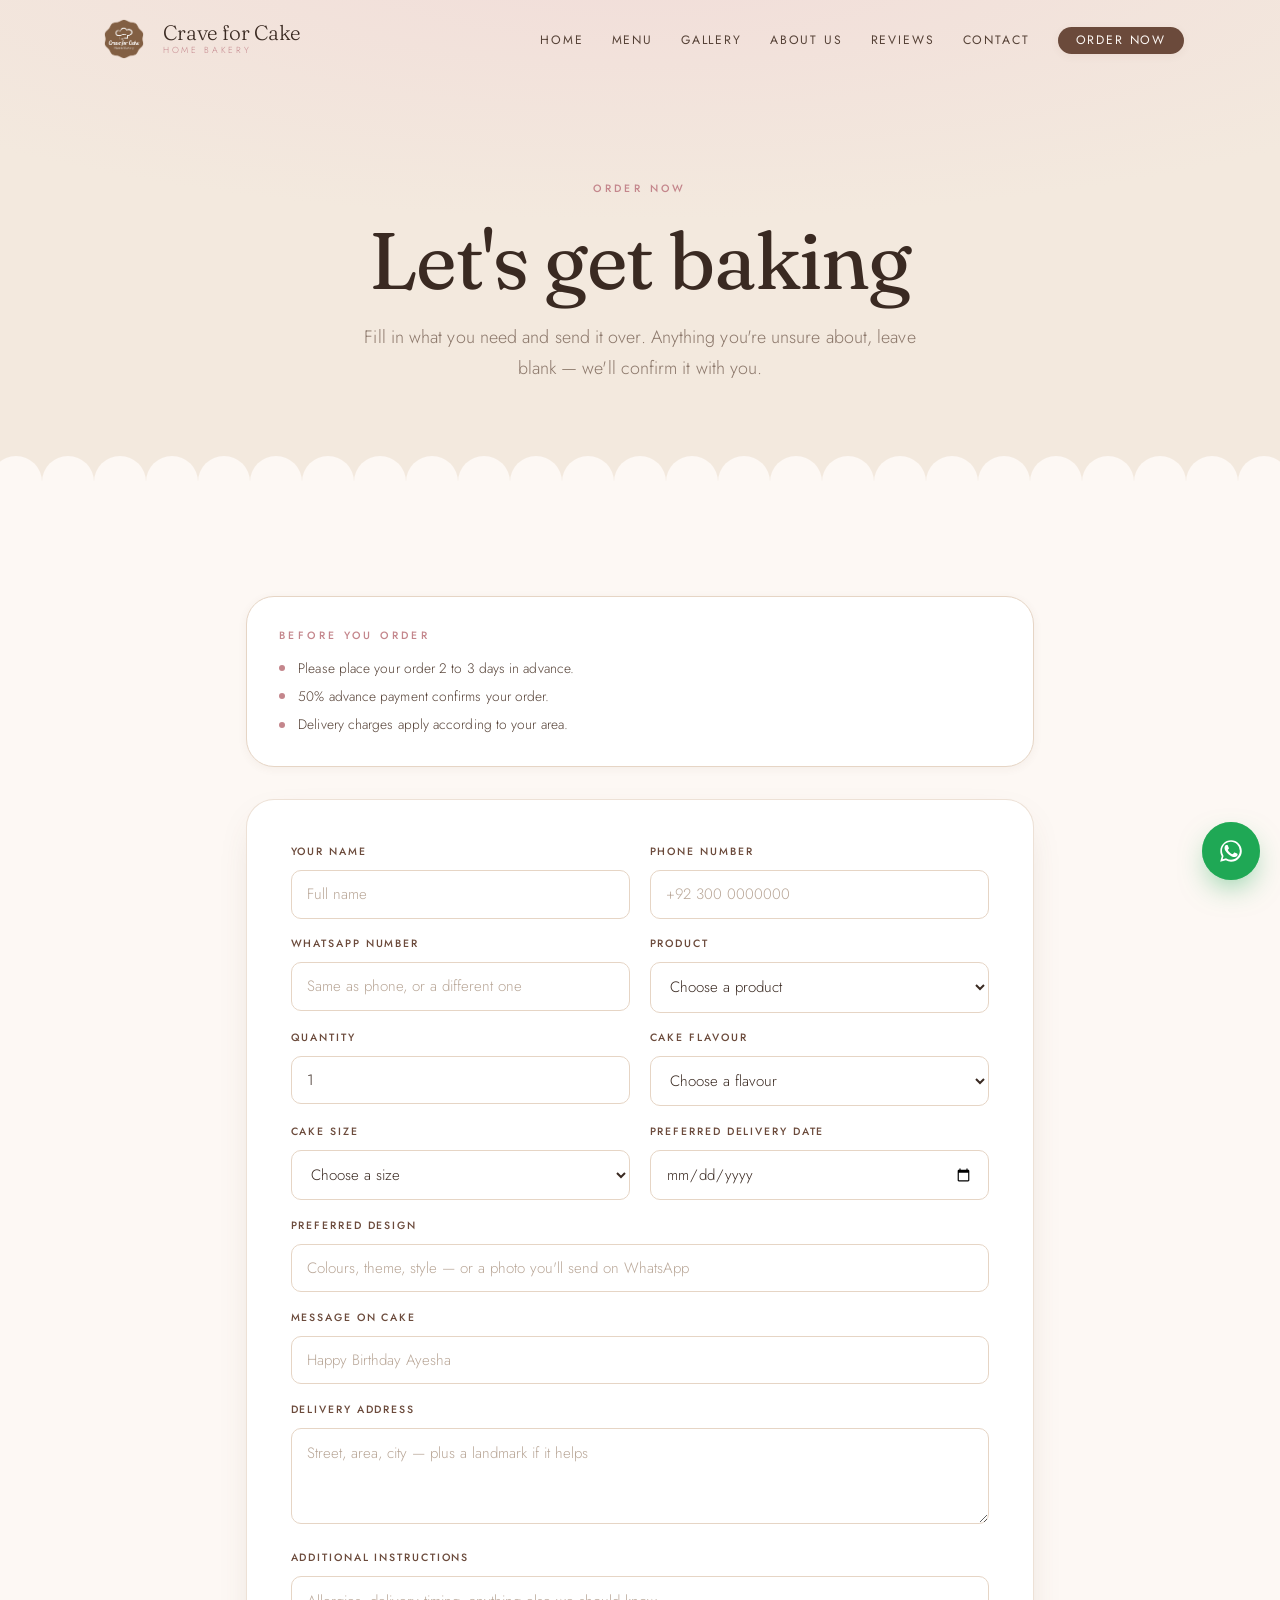
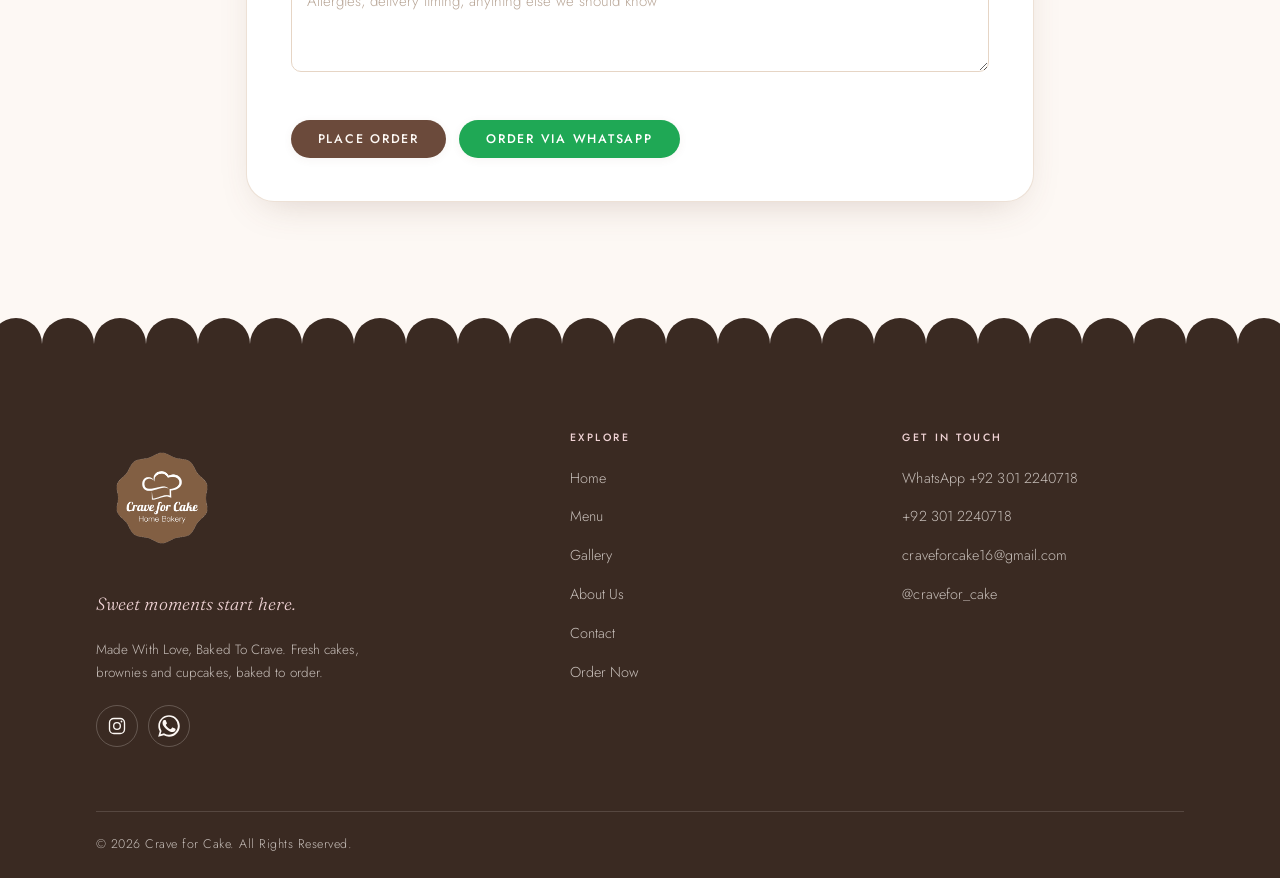
==== commit 426c888c: "Wire up form emails and real contact details Both forms now email through Web3Forms instead of falli" ====
--- a/order.html
+++ b/order.html
@@ -100,13 +100,6 @@
 
       <div class="form-status" id="orderStatus" role="status" aria-live="polite"></div>
 
-      <p class="form-note">
-        <strong>Note for the site owner:</strong> two values in <code>js/data.js</code> are still
-        placeholders. Put your number in <code>contact.whatsapp</code> so both buttons reach you,
-        and paste a free key from <a href="https://web3forms.com" target="_blank" rel="noopener">web3forms.com</a>
-        into <code>formAccessKey</code> to have every order emailed to you as well. Until then,
-        <em>Place Order</em> hands the details to WhatsApp rather than sending them anywhere.
-      </p>
     </form>
   </div>
 </section>
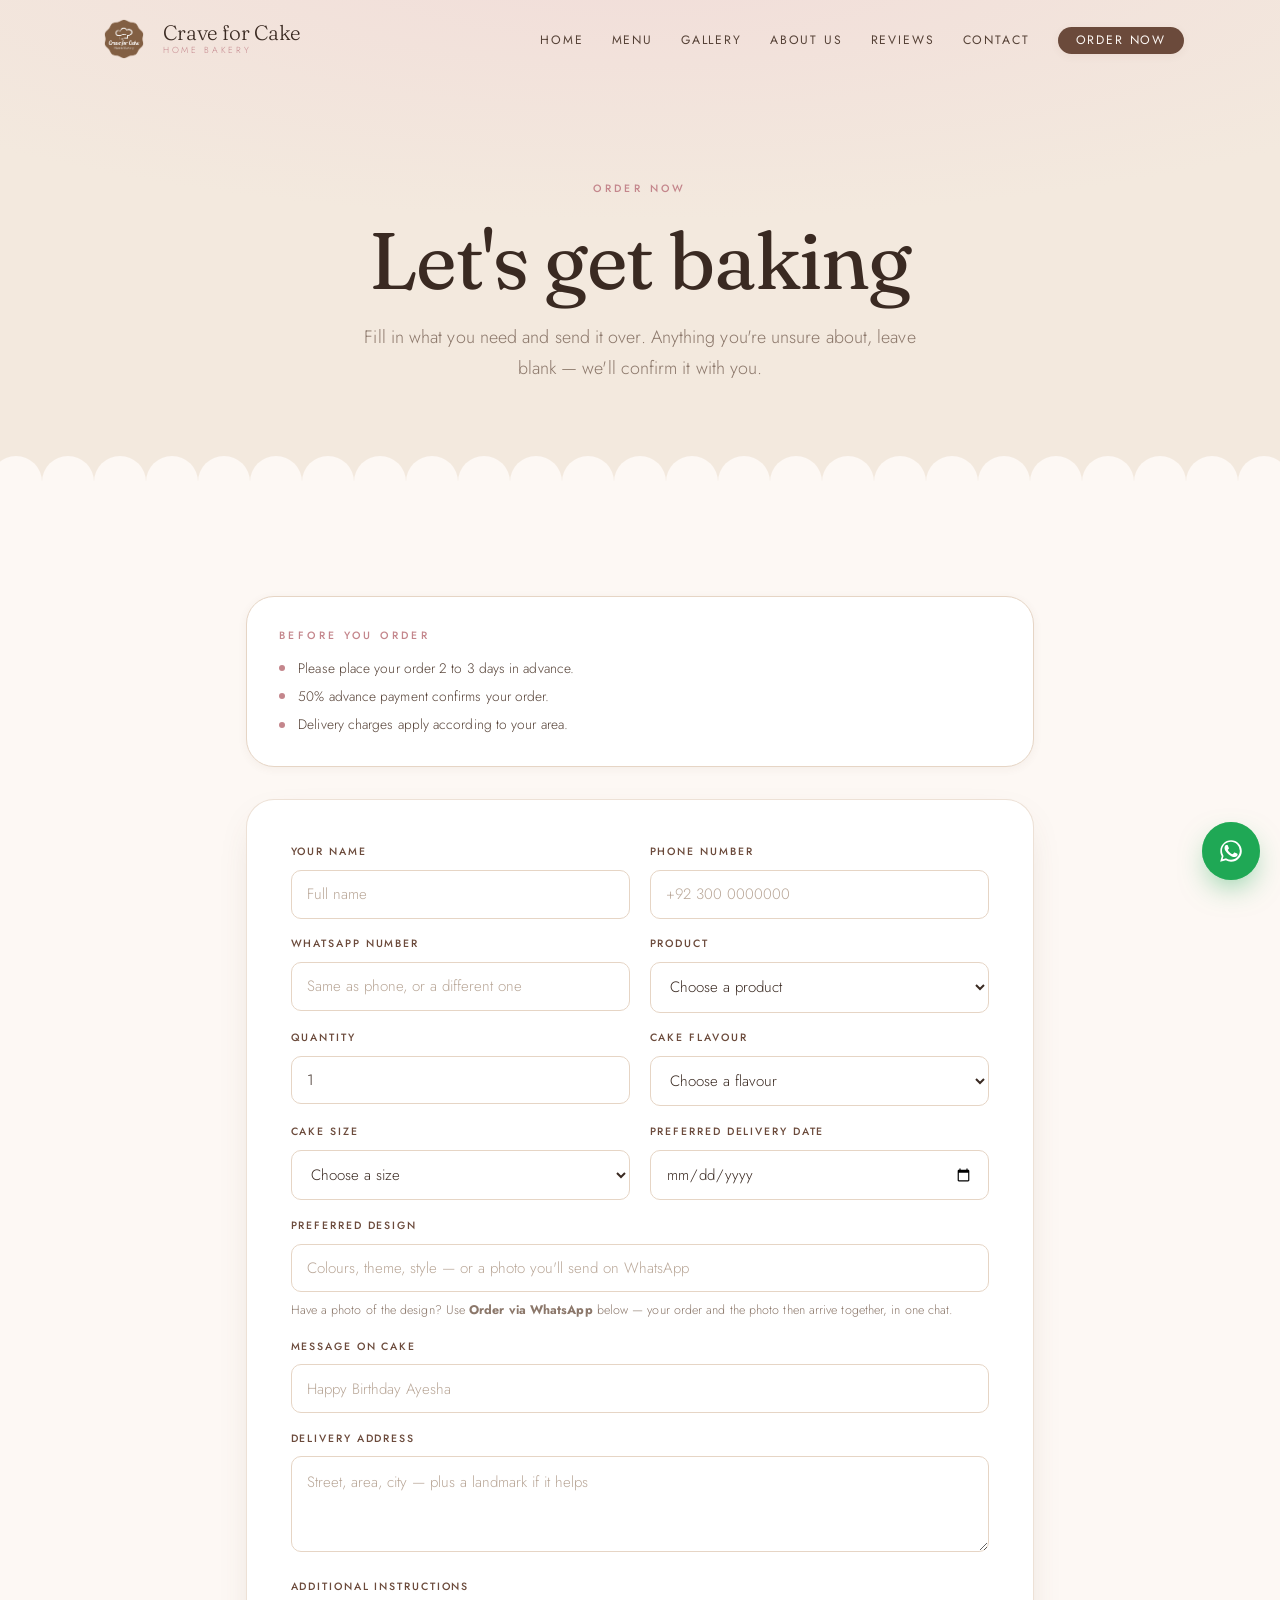
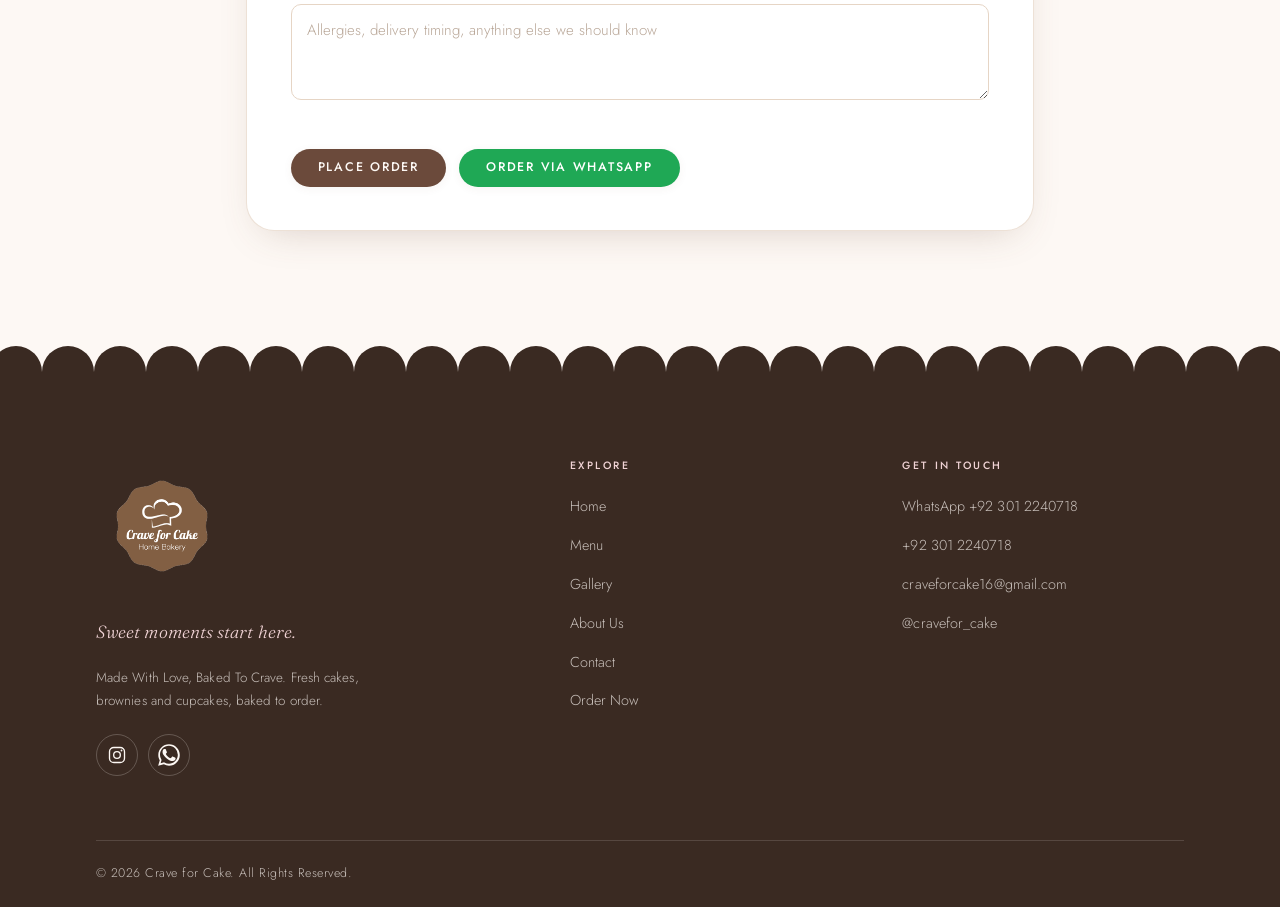
==== commit abb400a5: "Point customers with a reference photo at WhatsApp A photo cannot travel with the emailed order, so " ====
--- a/order.html
+++ b/order.html
@@ -74,6 +74,8 @@
         <div class="field field--full">
           <label for="f-design">Preferred design</label>
           <input id="f-design" type="text" placeholder="Colours, theme, style — or a photo you'll send on WhatsApp">
+          <p class="form-note form-note--tight">Have a photo of the design? Use <strong>Order via WhatsApp</strong>
+            below — your order and the photo then arrive together, in one chat.</p>
         </div>
 
         <div class="field field--full">
--- a/css/style.css
+++ b/css/style.css
@@ -895,6 +895,7 @@
 .form-grid .field--full{ grid-column:1/-1; }
 .form-actions{ display:flex; flex-wrap:wrap; gap:.8rem; margin-top:1.4rem; }
 .form-note{ font-size:.78rem; color:var(--muted); margin-top:1.1rem; line-height:1.6; }
+.form-note--tight{ margin-top:.55rem; }   /* sits under its own field, not the whole form */
 
 .form-status{
   margin-top:1.2rem; padding:14px 18px;
@@ -944,15 +945,14 @@
 
 /* ----------------------------------------------------------- about page */
 .about-split{ display:grid; grid-template-columns:.85fr 1fr; gap:clamp(30px,4.5vw,72px); align-items:center; }
-.about-figure{ position:relative; }
+.about-figure{ position:relative; margin:0; }
 .about-figure img{
-  width:100%; aspect-ratio:4/5; object-fit:cover;   /* about image is 4:5 */
+  /* height:auto is what lets aspect-ratio win — without it the height="1100"
+     attribute on the tag sets the height and the photo stretches into a
+     tall strip on a phone */
+  width:100%; height:auto; aspect-ratio:4/5; object-fit:cover;   /* about image is 4:5 */
   border-radius:var(--r-xl);
   box-shadow:var(--shadow-l);
-}
-.about-figure::before{
-  content:""; position:absolute; inset:18px -18px -18px 18px;
-  border:1px solid var(--sand); border-radius:var(--r-xl); z-index:-1;
 }
 .about-points{ display:grid; gap:1.1rem; margin-top:2rem; }
 .about-point{ display:flex; gap:1rem; align-items:flex-start; }
@@ -1053,7 +1053,7 @@
   .masonry{ columns:2; }
   .contact-grid{ grid-template-columns:1fr; }
   .about-split{ grid-template-columns:1fr; }
-  .about-figure{ max-width:440px; }
+  .about-figure{ max-width:440px; margin-inline:auto; }
   .footer__grid{ grid-template-columns:1fr 1fr; }
 }
 @media (max-width:860px){
